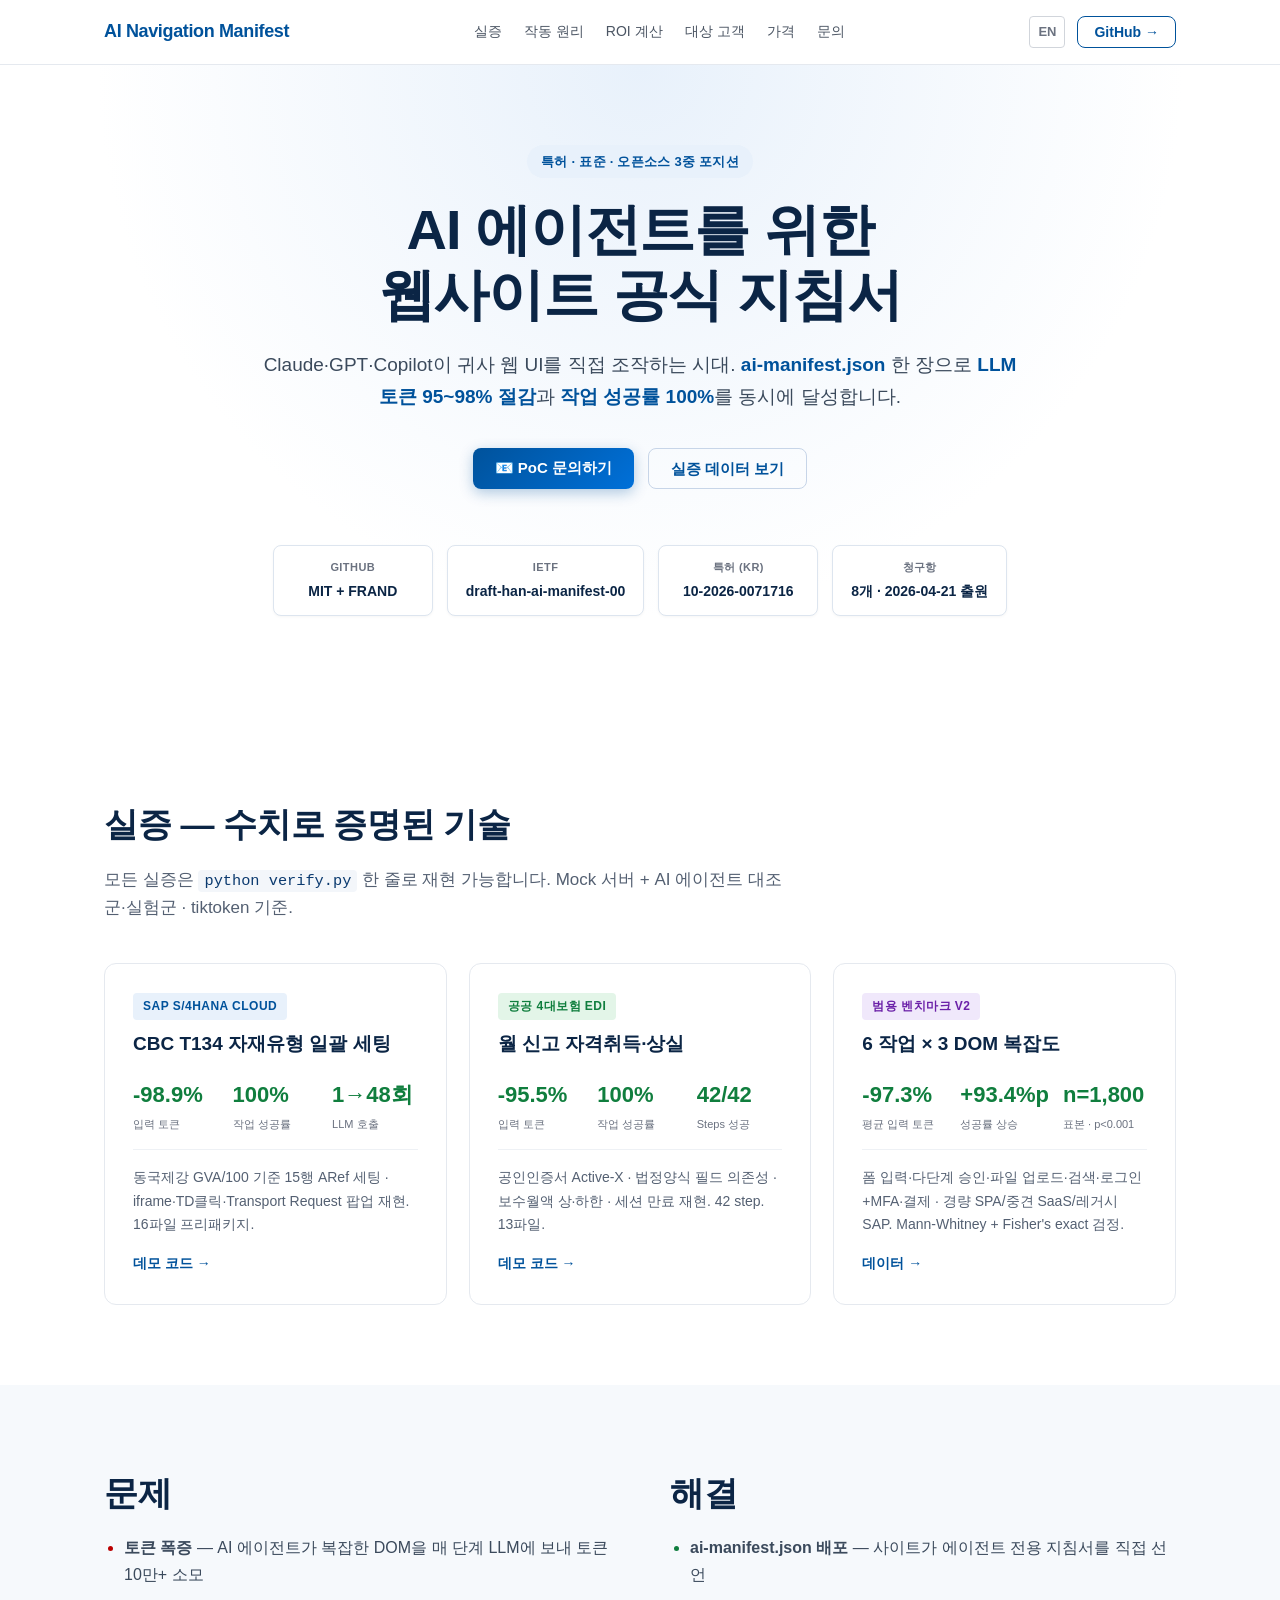
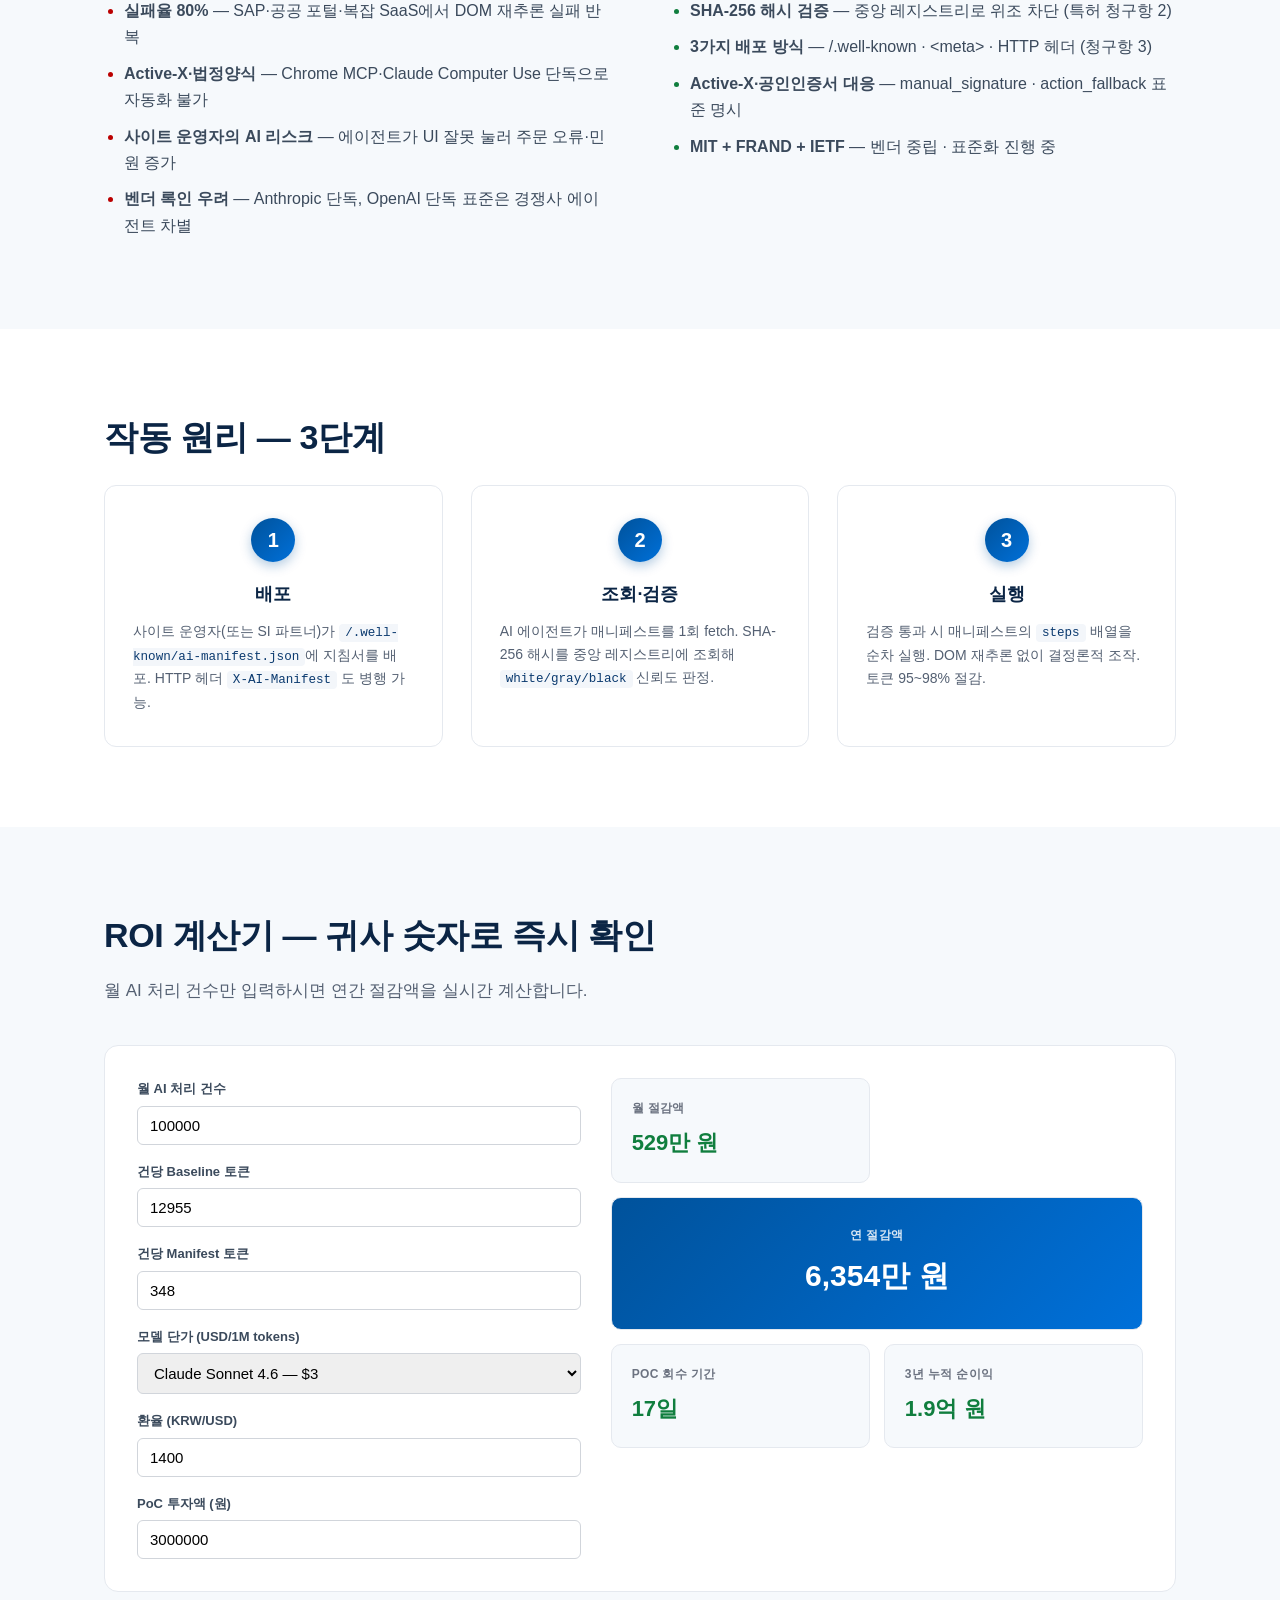
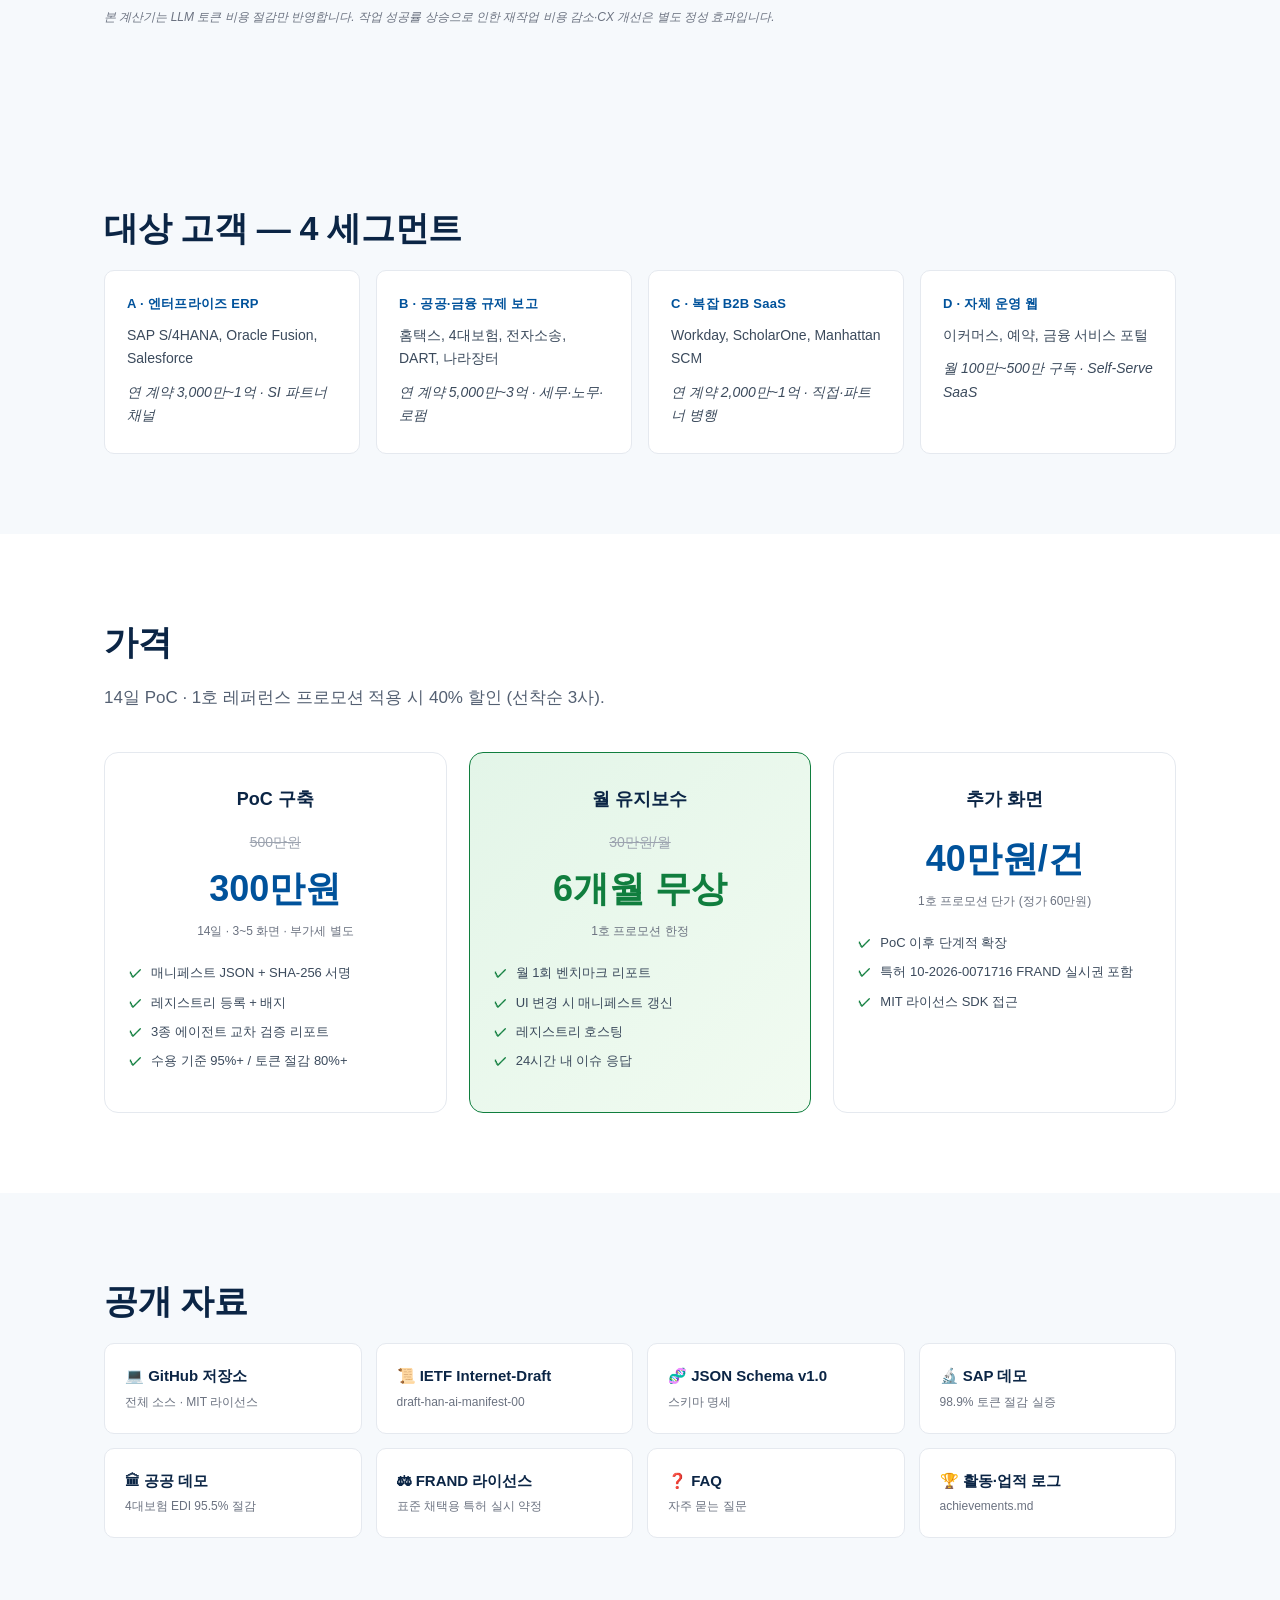
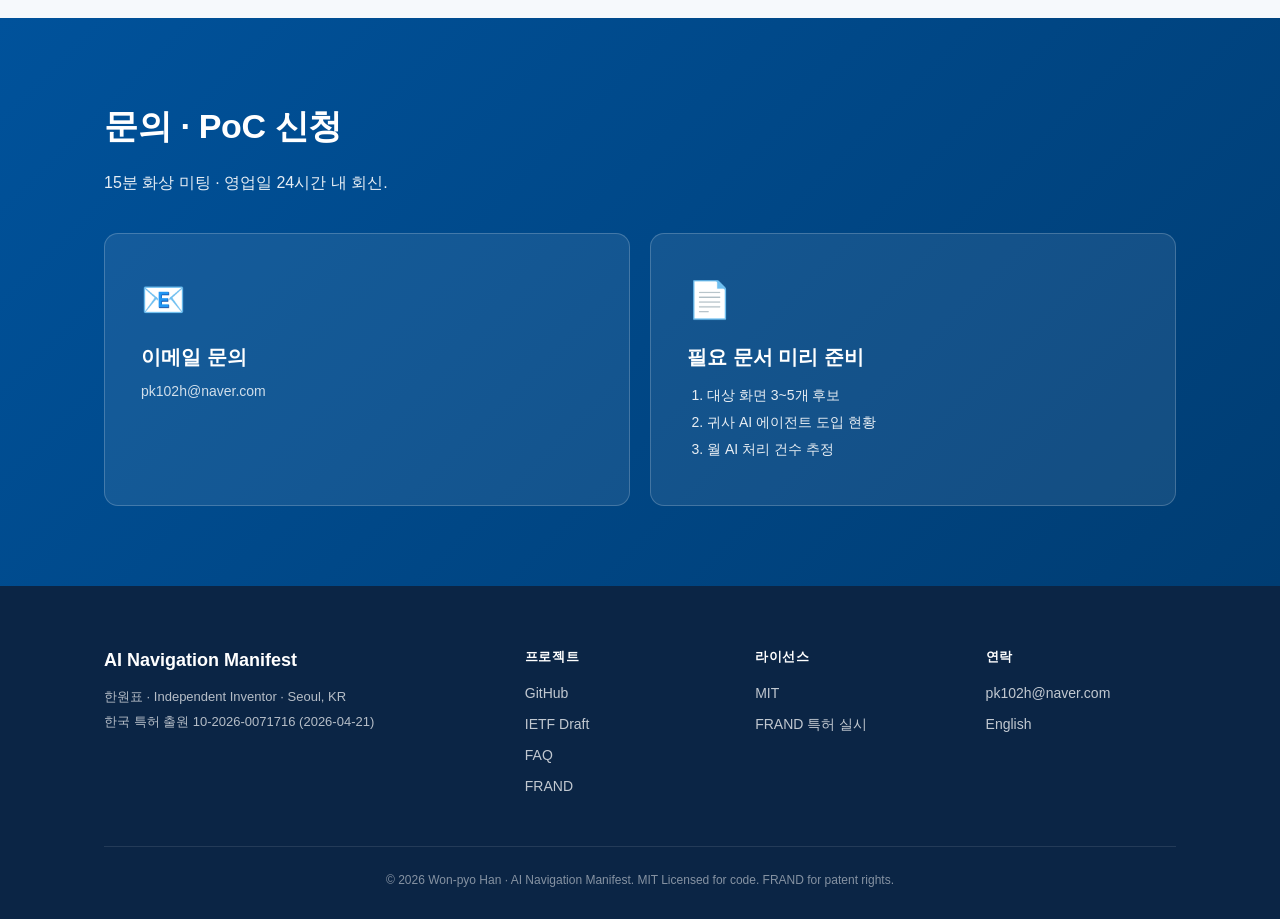
==== docs/index.html @ db05ebf0 "Add GitHub Pages landing site (KR + EN) with embedded ROI calculator - docs/index.html, docs/en.html" ====
<!doctype html>
<html lang="ko">
<head>
  <meta charset="utf-8">
  <title>AI Navigation Manifest — AI 에이전트를 위한 웹사이트 공식 지침서</title>
  <meta name="description" content="웹사이트에 AI 에이전트 전용 지침서를 심어 LLM 토큰을 95~98% 절감하고 작업 성공률을 100%로 끌어올리는 B2B 플랫폼. KR 특허 10-2026-0071716 · IETF draft-han-ai-manifest · MIT + FRAND.">
  <meta name="viewport" content="width=device-width, initial-scale=1">
  <meta property="og:title" content="AI Navigation Manifest">
  <meta property="og:description" content="Web agent manifest with token savings 95~98% — Korean patent + IETF draft + MIT/FRAND open source.">
  <meta property="og:type" content="website">
  <link rel="stylesheet" href="style.css">
</head>
<body>

<header class="topbar">
  <div class="wrap">
    <a class="brand" href="#top">AI Navigation Manifest</a>
    <nav class="menu">
      <a href="#proof">실증</a>
      <a href="#howitworks">작동 원리</a>
      <a href="#roi">ROI 계산</a>
      <a href="#segments">대상 고객</a>
      <a href="#pricing">가격</a>
      <a href="#contact">문의</a>
    </nav>
    <div class="actions">
      <a class="lang" href="en.html">EN</a>
      <a class="btn btn-outline" href="https://github.com/11pyo/AINavManifest" target="_blank" rel="noopener">GitHub →</a>
    </div>
  </div>
</header>

<!-- HERO -->
<section id="top" class="hero">
  <div class="wrap">
    <div class="eyebrow">특허 · 표준 · 오픈소스 3중 포지션</div>
    <h1>AI 에이전트를 위한<br>웹사이트 공식 지침서</h1>
    <p class="lede">
      Claude·GPT·Copilot이 귀사 웹 UI를 직접 조작하는 시대.
      <strong>ai-manifest.json</strong> 한 장으로 <strong>LLM 토큰 95~98% 절감</strong>과
      <strong>작업 성공률 100%</strong>를 동시에 달성합니다.
    </p>
    <div class="cta">
      <a class="btn btn-primary" href="#contact">📧 PoC 문의하기</a>
      <a class="btn btn-ghost" href="#proof">실증 데이터 보기</a>
    </div>

    <div class="badges">
      <a class="badge" href="https://github.com/11pyo/AINavManifest" target="_blank" rel="noopener">
        <span class="badge-title">GitHub</span><span class="badge-val">MIT + FRAND</span>
      </a>
      <a class="badge" href="https://datatracker.ietf.org/doc/draft-han-ai-manifest/" target="_blank" rel="noopener">
        <span class="badge-title">IETF</span><span class="badge-val">draft-han-ai-manifest-00</span>
      </a>
      <div class="badge">
        <span class="badge-title">특허 (KR)</span><span class="badge-val">10-2026-0071716</span>
      </div>
      <div class="badge">
        <span class="badge-title">청구항</span><span class="badge-val">8개 · 2026-04-21 출원</span>
      </div>
    </div>
  </div>
</section>

<!-- PROOF -->
<section id="proof" class="section">
  <div class="wrap">
    <h2>실증 — 수치로 증명된 기술</h2>
    <p class="section-lede">
      모든 실증은 <code>python verify.py</code> 한 줄로 재현 가능합니다. Mock 서버 + AI 에이전트 대조군·실험군 · tiktoken 기준.
    </p>

    <div class="cards">
      <div class="card">
        <div class="card-tag card-tag-blue">SAP S/4HANA Cloud</div>
        <h3>CBC T134 자재유형 일괄 세팅</h3>
        <div class="metrics">
          <div class="metric"><span class="m-val">-98.9%</span><span class="m-label">입력 토큰</span></div>
          <div class="metric"><span class="m-val">100%</span><span class="m-label">작업 성공률</span></div>
          <div class="metric"><span class="m-val">1→48회</span><span class="m-label">LLM 호출</span></div>
        </div>
        <p>동국제강 GVA/100 기준 15행 ARef 세팅 · iframe·TD클릭·Transport Request 팝업 재현. 16파일 프리패키지.</p>
        <a class="card-link" href="https://github.com/11pyo/AINavManifest/tree/main/demo" target="_blank" rel="noopener">데모 코드 →</a>
      </div>

      <div class="card">
        <div class="card-tag card-tag-green">공공 4대보험 EDI</div>
        <h3>월 신고 자격취득·상실</h3>
        <div class="metrics">
          <div class="metric"><span class="m-val">-95.5%</span><span class="m-label">입력 토큰</span></div>
          <div class="metric"><span class="m-val">100%</span><span class="m-label">작업 성공률</span></div>
          <div class="metric"><span class="m-val">42/42</span><span class="m-label">Steps 성공</span></div>
        </div>
        <p>공인인증서 Active-X · 법정양식 필드 의존성 · 보수월액 상·하한 · 세션 만료 재현. 42 step. 13파일.</p>
        <a class="card-link" href="https://github.com/11pyo/AINavManifest/tree/main/demo_public" target="_blank" rel="noopener">데모 코드 →</a>
      </div>

      <div class="card">
        <div class="card-tag card-tag-purple">범용 벤치마크 v2</div>
        <h3>6 작업 × 3 DOM 복잡도</h3>
        <div class="metrics">
          <div class="metric"><span class="m-val">-97.3%</span><span class="m-label">평균 입력 토큰</span></div>
          <div class="metric"><span class="m-val">+93.4%p</span><span class="m-label">성공률 상승</span></div>
          <div class="metric"><span class="m-val">n=1,800</span><span class="m-label">표본 · p&lt;0.001</span></div>
        </div>
        <p>폼 입력·다단계 승인·파일 업로드·검색·로그인+MFA·결제 · 경량 SPA/중견 SaaS/레거시 SAP. Mann-Whitney + Fisher's exact 검정.</p>
        <a class="card-link" href="https://github.com/11pyo/AINavManifest/tree/main/validation" target="_blank" rel="noopener">데이터 →</a>
      </div>
    </div>
  </div>
</section>

<!-- PROBLEM / SOLUTION -->
<section class="section section-alt">
  <div class="wrap twocol">
    <div>
      <h2>문제</h2>
      <ul class="bullets">
        <li><strong>토큰 폭증</strong> — AI 에이전트가 복잡한 DOM을 매 단계 LLM에 보내 토큰 10만+ 소모</li>
        <li><strong>실패율 80%</strong> — SAP·공공 포털·복잡 SaaS에서 DOM 재추론 실패 반복</li>
        <li><strong>Active-X·법정양식</strong> — Chrome MCP·Claude Computer Use 단독으로 자동화 불가</li>
        <li><strong>사이트 운영자의 AI 리스크</strong> — 에이전트가 UI 잘못 눌러 주문 오류·민원 증가</li>
        <li><strong>벤더 록인 우려</strong> — Anthropic 단독, OpenAI 단독 표준은 경쟁사 에이전트 차별</li>
      </ul>
    </div>
    <div>
      <h2>해결</h2>
      <ul class="bullets bullets-ok">
        <li><strong>ai-manifest.json 배포</strong> — 사이트가 에이전트 전용 지침서를 직접 선언</li>
        <li><strong>SHA-256 해시 검증</strong> — 중앙 레지스트리로 위조 차단 (특허 청구항 2)</li>
        <li><strong>3가지 배포 방식</strong> — /.well-known · &lt;meta&gt; · HTTP 헤더 (청구항 3)</li>
        <li><strong>Active-X·공인인증서 대응</strong> — manual_signature · action_fallback 표준 명시</li>
        <li><strong>MIT + FRAND + IETF</strong> — 벤더 중립 · 표준화 진행 중</li>
      </ul>
    </div>
  </div>
</section>

<!-- HOW IT WORKS -->
<section id="howitworks" class="section">
  <div class="wrap">
    <h2>작동 원리 — 3단계</h2>
    <div class="steps">
      <div class="step">
        <div class="step-num">1</div>
        <h3>배포</h3>
        <p>사이트 운영자(또는 SI 파트너)가 <code>/.well-known/ai-manifest.json</code>에 지침서를 배포.
           HTTP 헤더 <code>X-AI-Manifest</code> 도 병행 가능.</p>
      </div>
      <div class="step">
        <div class="step-num">2</div>
        <h3>조회·검증</h3>
        <p>AI 에이전트가 매니페스트를 1회 fetch. SHA-256 해시를 중앙 레지스트리에 조회해
           <code>white/gray/black</code> 신뢰도 판정.</p>
      </div>
      <div class="step">
        <div class="step-num">3</div>
        <h3>실행</h3>
        <p>검증 통과 시 매니페스트의 <code>steps</code> 배열을 순차 실행. DOM 재추론 없이 결정론적 조작.
           토큰 95~98% 절감.</p>
      </div>
    </div>
  </div>
</section>

<!-- ROI CALCULATOR -->
<section id="roi" class="section section-calc">
  <div class="wrap">
    <h2>ROI 계산기 — 귀사 숫자로 즉시 확인</h2>
    <p class="section-lede">월 AI 처리 건수만 입력하시면 연간 절감액을 실시간 계산합니다.</p>

    <div class="calc-grid">
      <div class="calc-input">
        <label>월 AI 처리 건수 <input type="number" id="monthlyCount" value="100000" min="100"></label>
        <label>건당 Baseline 토큰 <input type="number" id="baselineTokens" value="12955" min="100"></label>
        <label>건당 Manifest 토큰 <input type="number" id="manifestTokens" value="348" min="1"></label>
        <label>모델 단가 (USD/1M tokens)
          <select id="modelPrice">
            <option value="0.8">Claude Haiku 4.5 — $0.8</option>
            <option value="3" selected>Claude Sonnet 4.6 — $3</option>
            <option value="15">Claude Opus 4.7 — $15</option>
            <option value="5">GPT-4o — $5</option>
          </select>
        </label>
        <label>환율 (KRW/USD) <input type="number" id="fxRate" value="1400" min="1000" max="2000"></label>
        <label>PoC 투자액 (원) <input type="number" id="pocAmount" value="3000000" min="100000"></label>
      </div>

      <div class="calc-output">
        <div class="out-card">
          <div class="out-label">월 절감액</div>
          <div class="out-val" id="outMonthly">-</div>
        </div>
        <div class="out-card out-card-primary">
          <div class="out-label">연 절감액</div>
          <div class="out-val" id="outAnnual">-</div>
        </div>
        <div class="out-card">
          <div class="out-label">PoC 회수 기간</div>
          <div class="out-val" id="outPayback">-</div>
        </div>
        <div class="out-card">
          <div class="out-label">3년 누적 순이익</div>
          <div class="out-val" id="outThreeYear">-</div>
        </div>
      </div>
    </div>
    <p class="note">본 계산기는 LLM 토큰 비용 절감만 반영합니다. 작업 성공률 상승으로 인한 재작업 비용 감소·CX 개선은 별도 정성 효과입니다.</p>
  </div>
</section>

<!-- SEGMENTS -->
<section id="segments" class="section section-alt">
  <div class="wrap">
    <h2>대상 고객 — 4 세그먼트</h2>
    <div class="segments">
      <div class="seg">
        <div class="seg-head">A · 엔터프라이즈 ERP</div>
        <p>SAP S/4HANA, Oracle Fusion, Salesforce</p>
        <p class="seg-note">연 계약 3,000만~1억 · SI 파트너 채널</p>
      </div>
      <div class="seg">
        <div class="seg-head">B · 공공·금융 규제 보고</div>
        <p>홈택스, 4대보험, 전자소송, DART, 나라장터</p>
        <p class="seg-note">연 계약 5,000만~3억 · 세무·노무·로펌</p>
      </div>
      <div class="seg">
        <div class="seg-head">C · 복잡 B2B SaaS</div>
        <p>Workday, ScholarOne, Manhattan SCM</p>
        <p class="seg-note">연 계약 2,000만~1억 · 직접·파트너 병행</p>
      </div>
      <div class="seg">
        <div class="seg-head">D · 자체 운영 웹</div>
        <p>이커머스, 예약, 금융 서비스 포털</p>
        <p class="seg-note">월 100만~500만 구독 · Self-Serve SaaS</p>
      </div>
    </div>
  </div>
</section>

<!-- PRICING -->
<section id="pricing" class="section">
  <div class="wrap">
    <h2>가격</h2>
    <p class="section-lede">14일 PoC · 1호 레퍼런스 프로모션 적용 시 40% 할인 (선착순 3사).</p>

    <div class="price-grid">
      <div class="price">
        <h3>PoC 구축</h3>
        <div class="price-line"><span class="strike">500만원</span></div>
        <div class="price-main">300만원</div>
        <div class="price-unit">14일 · 3~5 화면 · 부가세 별도</div>
        <ul class="price-list">
          <li>매니페스트 JSON + SHA-256 서명</li>
          <li>레지스트리 등록 + 배지</li>
          <li>3종 에이전트 교차 검증 리포트</li>
          <li>수용 기준 95%+ / 토큰 절감 80%+</li>
        </ul>
      </div>

      <div class="price price-highlight">
        <h3>월 유지보수</h3>
        <div class="price-line"><span class="strike">30만원/월</span></div>
        <div class="price-main">6개월 무상</div>
        <div class="price-unit">1호 프로모션 한정</div>
        <ul class="price-list">
          <li>월 1회 벤치마크 리포트</li>
          <li>UI 변경 시 매니페스트 갱신</li>
          <li>레지스트리 호스팅</li>
          <li>24시간 내 이슈 응답</li>
        </ul>
      </div>

      <div class="price">
        <h3>추가 화면</h3>
        <div class="price-main">40만원/건</div>
        <div class="price-unit">1호 프로모션 단가 (정가 60만원)</div>
        <ul class="price-list">
          <li>PoC 이후 단계적 확장</li>
          <li>특허 10-2026-0071716 FRAND 실시권 포함</li>
          <li>MIT 라이선스 SDK 접근</li>
        </ul>
      </div>
    </div>
  </div>
</section>

<!-- RESOURCES -->
<section class="section section-alt">
  <div class="wrap">
    <h2>공개 자료</h2>
    <div class="resources">
      <a class="res" href="https://github.com/11pyo/AINavManifest" target="_blank" rel="noopener">
        <div class="res-title">💻 GitHub 저장소</div>
        <div class="res-sub">전체 소스 · MIT 라이선스</div>
      </a>
      <a class="res" href="https://datatracker.ietf.org/doc/draft-han-ai-manifest/" target="_blank" rel="noopener">
        <div class="res-title">📜 IETF Internet-Draft</div>
        <div class="res-sub">draft-han-ai-manifest-00</div>
      </a>
      <a class="res" href="https://github.com/11pyo/AINavManifest/blob/main/ai-manifest.schema.json" target="_blank" rel="noopener">
        <div class="res-title">🧬 JSON Schema v1.0</div>
        <div class="res-sub">스키마 명세</div>
      </a>
      <a class="res" href="https://github.com/11pyo/AINavManifest/tree/main/demo" target="_blank" rel="noopener">
        <div class="res-title">🔬 SAP 데모</div>
        <div class="res-sub">98.9% 토큰 절감 실증</div>
      </a>
      <a class="res" href="https://github.com/11pyo/AINavManifest/tree/main/demo_public" target="_blank" rel="noopener">
        <div class="res-title">🏛 공공 데모</div>
        <div class="res-sub">4대보험 EDI 95.5% 절감</div>
      </a>
      <a class="res" href="FRAND.md">
        <div class="res-title">⚖ FRAND 라이선스</div>
        <div class="res-sub">표준 채택용 특허 실시 약정</div>
      </a>
      <a class="res" href="FAQ.md">
        <div class="res-title">❓ FAQ</div>
        <div class="res-sub">자주 묻는 질문</div>
      </a>
      <a class="res" href="https://github.com/11pyo/AINavManifest/blob/main/achievements.md" target="_blank" rel="noopener">
        <div class="res-title">🏆 활동·업적 로그</div>
        <div class="res-sub">achievements.md</div>
      </a>
    </div>
  </div>
</section>

<!-- CONTACT -->
<section id="contact" class="section section-contact">
  <div class="wrap">
    <h2>문의 · PoC 신청</h2>
    <p>15분 화상 미팅 · 영업일 24시간 내 회신.</p>
    <div class="contact-grid">
      <a class="cta-big" href="mailto:pk102h@naver.com?subject=AI%20Navigation%20Manifest%20PoC%20%EB%AC%B8%EC%9D%98&body=%EC%95%88%EB%85%95%ED%95%98%EC%84%B8%EC%9A%94%2C%0A%0A%ED%9A%8C%EC%82%AC%EB%AA%85%3A%20%0A%EB%8B%B4%EB%8B%B9%EC%9E%90%3A%20%0A%EC%9E%90%EB%8F%99%ED%99%94%20%EA%B4%80%EC%8B%AC%20%ED%99%94%EB%A9%B4%3A%20%0A%0A">
        <div class="cta-emo">📧</div>
        <div class="cta-title">이메일 문의</div>
        <div class="cta-sub">pk102h@naver.com</div>
      </a>
      <div class="cta-big cta-info">
        <div class="cta-emo">📄</div>
        <div class="cta-title">필요 문서 미리 준비</div>
        <ol>
          <li>대상 화면 3~5개 후보</li>
          <li>귀사 AI 에이전트 도입 현황</li>
          <li>월 AI 처리 건수 추정</li>
        </ol>
      </div>
    </div>
  </div>
</section>

<footer class="footer">
  <div class="wrap">
    <div class="footer-grid">
      <div>
        <div class="foot-brand">AI Navigation Manifest</div>
        <p>한원표 · Independent Inventor · Seoul, KR</p>
        <p>한국 특허 출원 10-2026-0071716 (2026-04-21)</p>
      </div>
      <div>
        <h4>프로젝트</h4>
        <a href="https://github.com/11pyo/AINavManifest" target="_blank" rel="noopener">GitHub</a>
        <a href="https://datatracker.ietf.org/doc/draft-han-ai-manifest/" target="_blank" rel="noopener">IETF Draft</a>
        <a href="FAQ.md">FAQ</a>
        <a href="FRAND.md">FRAND</a>
      </div>
      <div>
        <h4>라이선스</h4>
        <a href="https://github.com/11pyo/AINavManifest/blob/main/LICENSE" target="_blank" rel="noopener">MIT</a>
        <a href="FRAND.md">FRAND 특허 실시</a>
      </div>
      <div>
        <h4>연락</h4>
        <a href="mailto:pk102h@naver.com">pk102h@naver.com</a>
        <a href="en.html">English</a>
      </div>
    </div>
    <div class="foot-bottom">© 2026 Won-pyo Han · AI Navigation Manifest. MIT Licensed for code. FRAND for patent rights.</div>
  </div>
</footer>

<script src="app.js" defer></script>
</body>
</html>
---- docs/style.css ----
/* ==========================================================
   AI Navigation Manifest — Landing Page Stylesheet
   v1.0 · 2026-04-23
   색상: 딥블루 #00529b · 성공 녹색 #107e3e · 경고 황색 #f7a600
   ========================================================== */

*,*::before,*::after { box-sizing: border-box; }
html,body { margin: 0; padding: 0; }
body {
  font-family: -apple-system, BlinkMacSystemFont, "Segoe UI", "Pretendard",
               "Apple SD Gothic Neo", "Malgun Gothic", Roboto, sans-serif;
  color: #1f2937;
  line-height: 1.65;
  background: #fff;
  -webkit-font-smoothing: antialiased;
}

.wrap { max-width: 1120px; margin: 0 auto; padding: 0 24px; }

a { color: #00529b; text-decoration: none; }
a:hover { text-decoration: underline; }
code {
  font-family: "SF Mono", Consolas, Menlo, monospace;
  background: #f3f6fa; padding: 2px 6px; border-radius: 4px;
  font-size: 0.9em; color: #0b3a6f;
}
ul, ol { padding-left: 20px; margin: 8px 0; }

/* ==================== TOP BAR ==================== */
.topbar {
  position: sticky; top: 0; z-index: 50;
  background: rgba(255,255,255,0.92);
  backdrop-filter: blur(10px);
  border-bottom: 1px solid #e5e9ef;
}
.topbar .wrap {
  display: flex; align-items: center; justify-content: space-between;
  height: 64px;
}
.brand {
  font-weight: 700; font-size: 18px; color: #00529b;
  letter-spacing: -0.02em;
}
.menu { display: flex; gap: 22px; }
.menu a {
  color: #4b5563; font-size: 14px; font-weight: 500;
  transition: color 0.15s;
}
.menu a:hover { color: #00529b; text-decoration: none; }
.actions { display: flex; gap: 12px; align-items: center; }
.lang {
  font-size: 13px; color: #6b7280; font-weight: 600;
  padding: 4px 8px; border: 1px solid #d1d5db; border-radius: 4px;
}
.lang:hover { background: #f3f6fa; text-decoration: none; }

@media (max-width: 860px) {
  .menu { display: none; }
}

/* ==================== BUTTONS ==================== */
.btn {
  display: inline-block;
  padding: 12px 22px;
  border-radius: 8px;
  font-weight: 600; font-size: 15px;
  text-decoration: none;
  transition: transform 0.15s, box-shadow 0.15s;
  line-height: 1;
}
.btn:hover { transform: translateY(-1px); text-decoration: none; }
.btn-primary {
  background: linear-gradient(135deg, #00529b 0%, #0070d9 100%);
  color: #fff; box-shadow: 0 4px 14px rgba(0,82,155,0.3);
}
.btn-primary:hover { box-shadow: 0 6px 20px rgba(0,82,155,0.45); }
.btn-outline {
  border: 1.5px solid #00529b; color: #00529b; background: #fff;
  padding: 8px 16px; font-size: 14px;
}
.btn-outline:hover { background: #f3f6fa; }
.btn-ghost {
  background: transparent; color: #00529b;
  border: 1.5px solid #c7d5e8;
}
.btn-ghost:hover { background: #f3f6fa; border-color: #00529b; }

/* ==================== HERO ==================== */
.hero {
  padding: 80px 0 100px;
  background: radial-gradient(ellipse at top, #e8f1fb 0%, #fff 60%);
  text-align: center;
}
.eyebrow {
  display: inline-block;
  font-size: 13px; font-weight: 600; color: #00529b;
  background: #e8f1fb; padding: 6px 14px; border-radius: 999px;
  margin-bottom: 20px;
  letter-spacing: 0.02em;
}
.hero h1 {
  font-size: 56px; font-weight: 800; margin: 0 0 22px;
  line-height: 1.15; color: #0b2545;
  letter-spacing: -0.02em;
}
.lede {
  font-size: 19px; color: #3b4a5c; max-width: 760px;
  margin: 0 auto 36px;
}
.lede strong { color: #00529b; }
.cta { display: flex; gap: 14px; justify-content: center; flex-wrap: wrap; margin-bottom: 40px; }
.badges {
  display: flex; gap: 14px; justify-content: center; flex-wrap: wrap;
  margin-top: 56px;
}
.badge {
  background: #fff; padding: 12px 18px;
  border: 1px solid #dde5ef; border-radius: 8px;
  display: flex; flex-direction: column; align-items: center;
  min-width: 160px; gap: 4px;
  box-shadow: 0 1px 3px rgba(0,0,0,0.04);
  transition: box-shadow 0.15s;
}
.badge:hover { box-shadow: 0 4px 14px rgba(0,82,155,0.12); text-decoration: none; }
.badge-title { font-size: 11px; color: #6b7280; font-weight: 600; letter-spacing: 0.04em; text-transform: uppercase; }
.badge-val { font-size: 14px; color: #0b2545; font-weight: 700; }

@media (max-width: 720px) {
  .hero h1 { font-size: 40px; }
  .lede { font-size: 17px; }
}

/* ==================== SECTION ==================== */
.section { padding: 80px 0; }
.section-alt { background: #f6f9fc; }
.section h2 {
  font-size: 34px; font-weight: 800; color: #0b2545; margin: 0 0 14px;
  letter-spacing: -0.01em;
}
.section-lede { color: #546072; font-size: 17px; max-width: 680px; margin: 0 0 40px; }

/* ==================== PROOF CARDS ==================== */
.cards { display: grid; grid-template-columns: repeat(3, 1fr); gap: 22px; }
.card {
  background: #fff;
  border: 1px solid #e5e9ef;
  border-radius: 12px;
  padding: 28px;
  transition: box-shadow 0.15s, transform 0.15s;
}
.card:hover { box-shadow: 0 8px 30px rgba(0,82,155,0.1); transform: translateY(-2px); }
.card-tag {
  display: inline-block; font-size: 12px; font-weight: 700;
  padding: 4px 10px; border-radius: 4px; margin-bottom: 12px;
  letter-spacing: 0.04em; text-transform: uppercase;
}
.card-tag-blue { background: #e8f1fb; color: #00529b; }
.card-tag-green { background: #e3f5e8; color: #107e3e; }
.card-tag-purple { background: #f0e8fb; color: #6b21a8; }
.card h3 { font-size: 19px; color: #0b2545; margin: 0 0 20px; line-height: 1.3; }
.metrics {
  display: flex; gap: 14px; margin-bottom: 16px;
  padding-bottom: 16px; border-bottom: 1px solid #eef1f5;
}
.metric { flex: 1; }
.m-val { display: block; font-size: 22px; font-weight: 800; color: #107e3e; }
.m-label { display: block; font-size: 11px; color: #6b7280; margin-top: 2px; }
.card p { font-size: 14px; color: #546072; margin: 0 0 14px; }
.card-link { font-size: 14px; font-weight: 600; }

@media (max-width: 860px) {
  .cards { grid-template-columns: 1fr; }
}

/* ==================== TWO COLUMN ==================== */
.twocol {
  display: grid; grid-template-columns: 1fr 1fr; gap: 60px;
}
.bullets li { margin-bottom: 10px; color: #3b4a5c; }
.bullets li::marker { color: #bb0000; }
.bullets-ok li::marker { color: #107e3e; }
@media (max-width: 860px) {
  .twocol { grid-template-columns: 1fr; gap: 30px; }
}

/* ==================== STEPS ==================== */
.steps { display: grid; grid-template-columns: repeat(3, 1fr); gap: 28px; margin-top: 20px; }
.step {
  background: #fff; border: 1px solid #e5e9ef; border-radius: 12px;
  padding: 32px 28px; text-align: center; position: relative;
}
.step-num {
  width: 44px; height: 44px; border-radius: 50%;
  background: linear-gradient(135deg, #00529b, #0070d9);
  color: #fff; font-size: 20px; font-weight: 700;
  display: flex; align-items: center; justify-content: center;
  margin: 0 auto 18px; box-shadow: 0 4px 12px rgba(0,82,155,0.3);
}
.step h3 { font-size: 18px; color: #0b2545; margin: 0 0 10px; }
.step p { font-size: 14px; color: #546072; margin: 0; text-align: left; }
@media (max-width: 860px) {
  .steps { grid-template-columns: 1fr; }
}

/* ==================== ROI CALCULATOR ==================== */
.section-calc { background: #f6f9fc; }
.calc-grid {
  display: grid; grid-template-columns: 1fr 1.2fr; gap: 30px;
  background: #fff; padding: 32px; border-radius: 14px;
  border: 1px solid #e5e9ef; margin-top: 20px;
}
.calc-input { display: flex; flex-direction: column; gap: 16px; }
.calc-input label {
  font-size: 13px; font-weight: 600; color: #3b4a5c;
  display: flex; flex-direction: column; gap: 6px;
}
.calc-input input, .calc-input select {
  padding: 10px 12px; border: 1px solid #d1d5db; border-radius: 6px;
  font-size: 15px; font-family: inherit;
  transition: border-color 0.15s;
}
.calc-input input:focus, .calc-input select:focus {
  outline: none; border-color: #00529b;
  box-shadow: 0 0 0 3px rgba(0,82,155,0.15);
}
.calc-output {
  display: grid; grid-template-columns: 1fr 1fr; gap: 14px;
  align-content: start;
}
.out-card {
  background: #f6f9fc; padding: 20px; border-radius: 10px;
  border: 1px solid #e5e9ef;
}
.out-card-primary {
  background: linear-gradient(135deg, #00529b, #0070d9);
  grid-column: span 2; text-align: center; padding: 28px;
}
.out-card-primary .out-label { color: rgba(255,255,255,0.85); }
.out-card-primary .out-val { color: #fff; font-size: 30px; }
.out-label { font-size: 12px; color: #6b7280; font-weight: 600; letter-spacing: 0.03em; text-transform: uppercase; }
.out-val { font-size: 22px; font-weight: 800; color: #107e3e; margin-top: 6px; }
.note { font-size: 12px; color: #6b7280; margin-top: 16px; font-style: italic; }

@media (max-width: 860px) {
  .calc-grid { grid-template-columns: 1fr; }
}

/* ==================== SEGMENTS ==================== */
.segments { display: grid; grid-template-columns: repeat(4, 1fr); gap: 16px; }
.seg {
  background: #fff; border: 1px solid #e5e9ef; border-radius: 10px;
  padding: 22px; transition: transform 0.15s, box-shadow 0.15s;
}
.seg:hover { transform: translateY(-2px); box-shadow: 0 8px 24px rgba(0,82,155,0.08); }
.seg-head { font-size: 13px; font-weight: 700; color: #00529b; margin-bottom: 10px; letter-spacing: 0.02em; }
.seg p { font-size: 14px; color: #3b4a5c; margin: 4px 0; }
.seg-note { font-size: 12px; color: #6b7280; font-style: italic; margin-top: 10px !important; }

@media (max-width: 860px) {
  .segments { grid-template-columns: 1fr 1fr; }
}

/* ==================== PRICING ==================== */
.price-grid { display: grid; grid-template-columns: repeat(3, 1fr); gap: 22px; }
.price {
  background: #fff; border: 1px solid #e5e9ef; border-radius: 14px;
  padding: 32px 24px; text-align: center;
}
.price-highlight {
  background: linear-gradient(135deg, #e3f5e8 0%, #f1fbf1 100%);
  border-color: #107e3e;
}
.price h3 { font-size: 18px; color: #0b2545; margin: 0 0 14px; }
.price-line { margin-bottom: 4px; }
.strike { text-decoration: line-through; color: #9ca3af; font-size: 14px; }
.price-main { font-size: 36px; font-weight: 800; color: #00529b; margin-bottom: 4px; }
.price-highlight .price-main { color: #107e3e; }
.price-unit { font-size: 12px; color: #6b7280; margin-bottom: 20px; }
.price-list { text-align: left; list-style: none; padding: 0; }
.price-list li {
  font-size: 13px; color: #3b4a5c; margin-bottom: 8px;
  padding-left: 22px; position: relative;
}
.price-list li::before {
  content: "✓"; position: absolute; left: 0; color: #107e3e; font-weight: 700;
}

@media (max-width: 860px) {
  .price-grid { grid-template-columns: 1fr; }
}

/* ==================== RESOURCES ==================== */
.resources { display: grid; grid-template-columns: repeat(4, 1fr); gap: 14px; }
.res {
  background: #fff; padding: 20px; border-radius: 10px;
  border: 1px solid #e5e9ef;
  transition: transform 0.15s, box-shadow 0.15s;
}
.res:hover { transform: translateY(-2px); box-shadow: 0 4px 14px rgba(0,82,155,0.1); text-decoration: none; }
.res-title { font-size: 15px; font-weight: 700; color: #0b2545; margin-bottom: 4px; }
.res-sub { font-size: 12px; color: #6b7280; }

@media (max-width: 860px) {
  .resources { grid-template-columns: 1fr 1fr; }
}

/* ==================== CONTACT ==================== */
.section-contact {
  background: linear-gradient(135deg, #00529b 0%, #003d73 100%);
  color: #fff;
}
.section-contact h2 { color: #fff; }
.section-contact p { color: rgba(255,255,255,0.9); margin-bottom: 36px; }
.contact-grid { display: grid; grid-template-columns: 1fr 1fr; gap: 20px; }
.cta-big {
  background: rgba(255,255,255,0.08);
  border: 1px solid rgba(255,255,255,0.2);
  border-radius: 14px; padding: 36px;
  text-decoration: none; color: #fff;
  transition: background 0.15s, transform 0.15s;
}
.cta-big:hover { background: rgba(255,255,255,0.15); transform: translateY(-2px); text-decoration: none; }
.cta-emo { font-size: 36px; margin-bottom: 12px; }
.cta-title { font-size: 20px; font-weight: 700; margin-bottom: 6px; }
.cta-sub { font-size: 14px; color: rgba(255,255,255,0.8); }
.cta-info { cursor: default; }
.cta-info:hover { transform: none; background: rgba(255,255,255,0.08); }
.cta-info ol { margin-top: 10px; padding-left: 20px; }
.cta-info li { font-size: 14px; color: rgba(255,255,255,0.9); margin-bottom: 4px; }

@media (max-width: 860px) {
  .contact-grid { grid-template-columns: 1fr; }
}

/* ==================== FOOTER ==================== */
.footer {
  background: #0b2545; color: rgba(255,255,255,0.85);
  padding: 60px 0 30px;
}
.footer-grid {
  display: grid; grid-template-columns: 2fr 1fr 1fr 1fr; gap: 40px;
  margin-bottom: 40px;
}
.foot-brand {
  font-weight: 700; font-size: 18px; color: #fff; margin-bottom: 10px;
}
.footer p { font-size: 13px; margin: 4px 0; color: rgba(255,255,255,0.7); }
.footer h4 {
  color: #fff; font-size: 13px; font-weight: 700;
  text-transform: uppercase; letter-spacing: 0.05em;
  margin: 0 0 14px;
}
.footer a {
  display: block; color: rgba(255,255,255,0.75); font-size: 14px;
  margin-bottom: 8px; transition: color 0.15s;
}
.footer a:hover { color: #fff; text-decoration: none; }
.foot-bottom {
  font-size: 12px; color: rgba(255,255,255,0.5);
  padding-top: 24px; border-top: 1px solid rgba(255,255,255,0.1);
  text-align: center;
}

@media (max-width: 860px) {
  .footer-grid { grid-template-columns: 1fr 1fr; gap: 30px; }
}
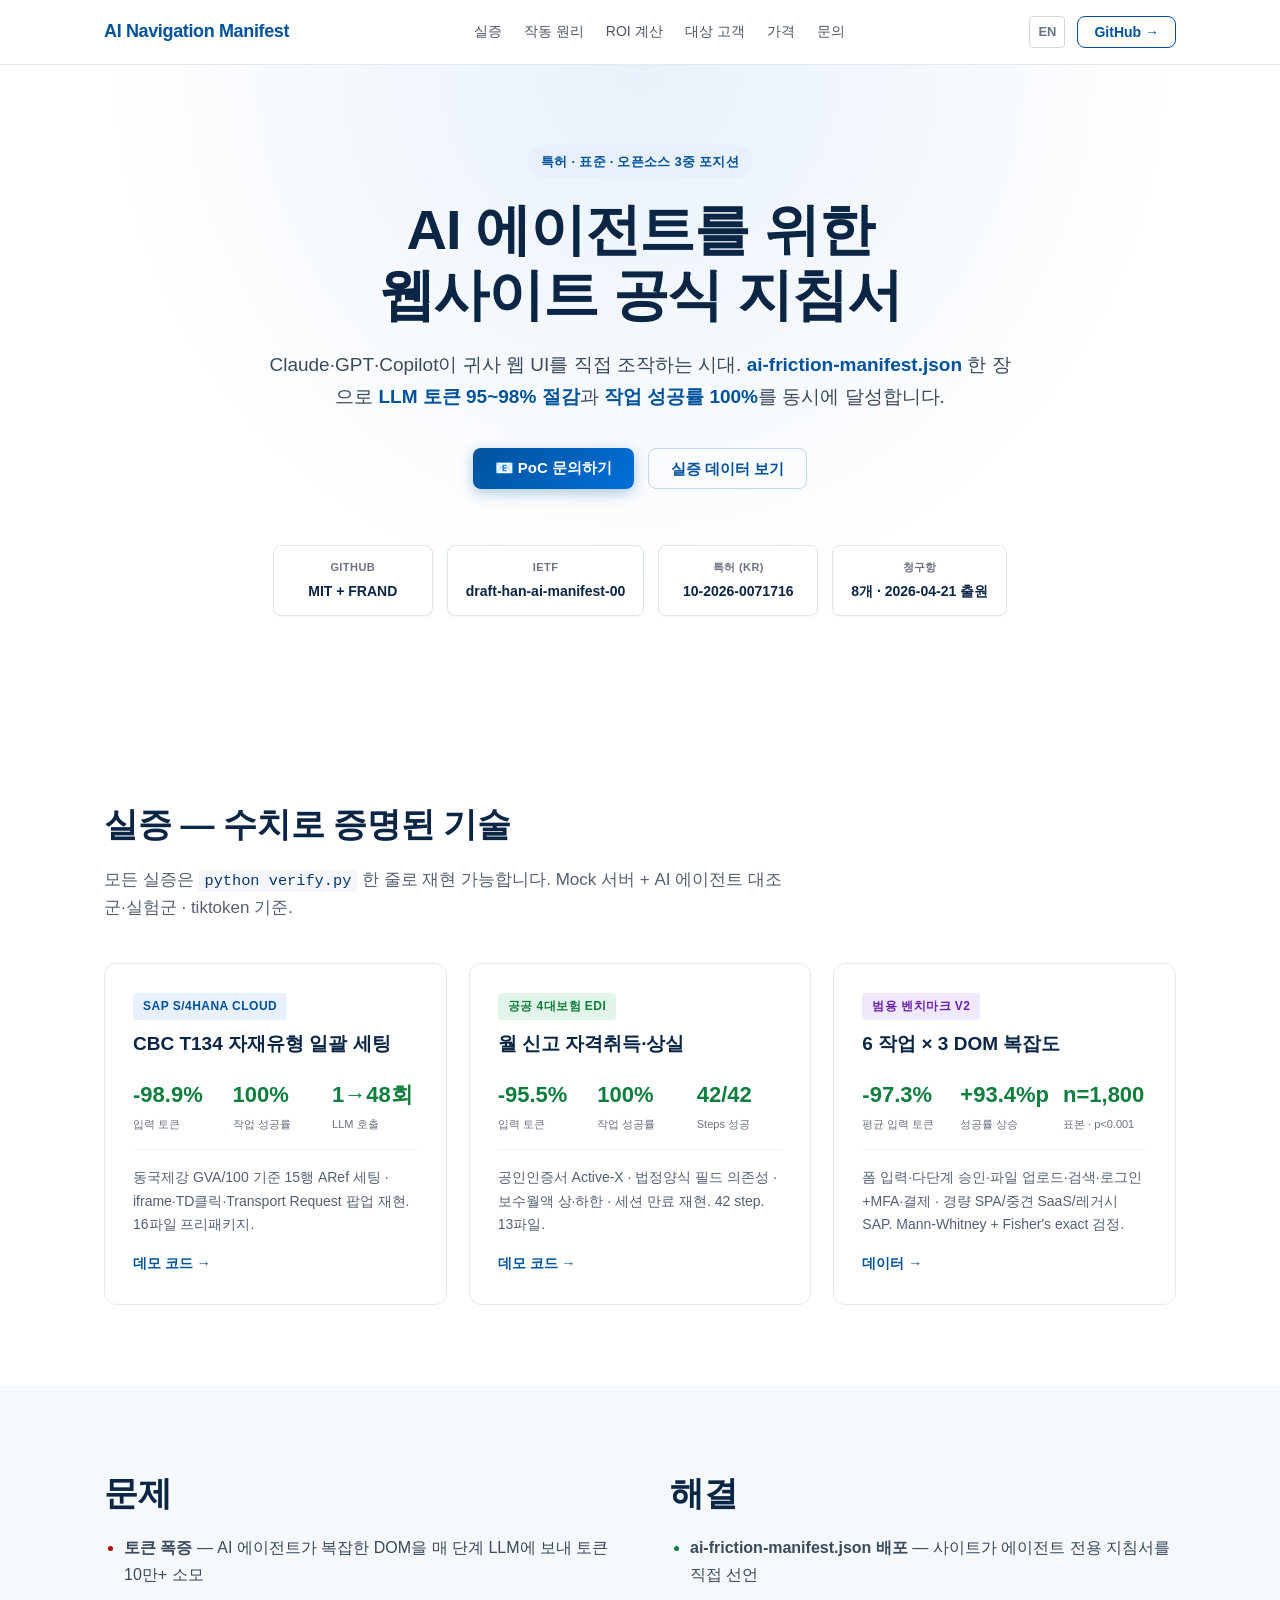
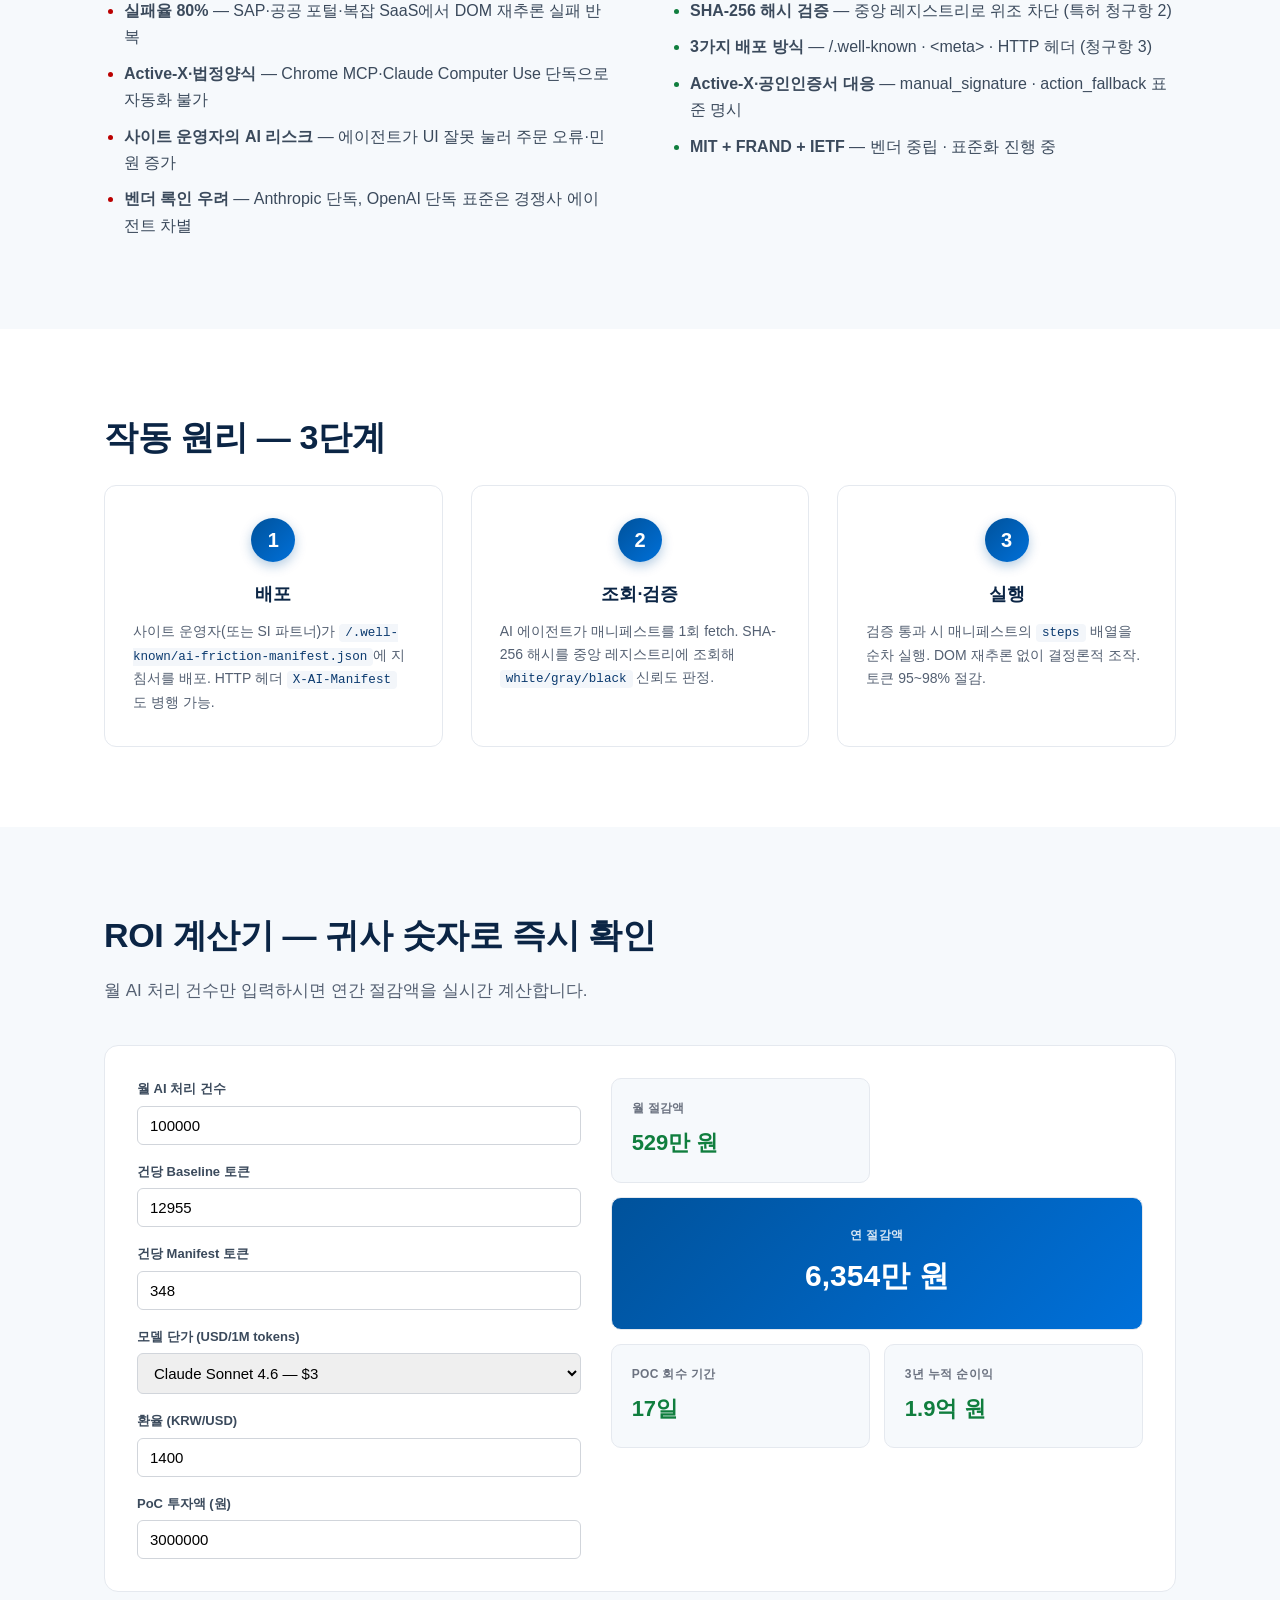
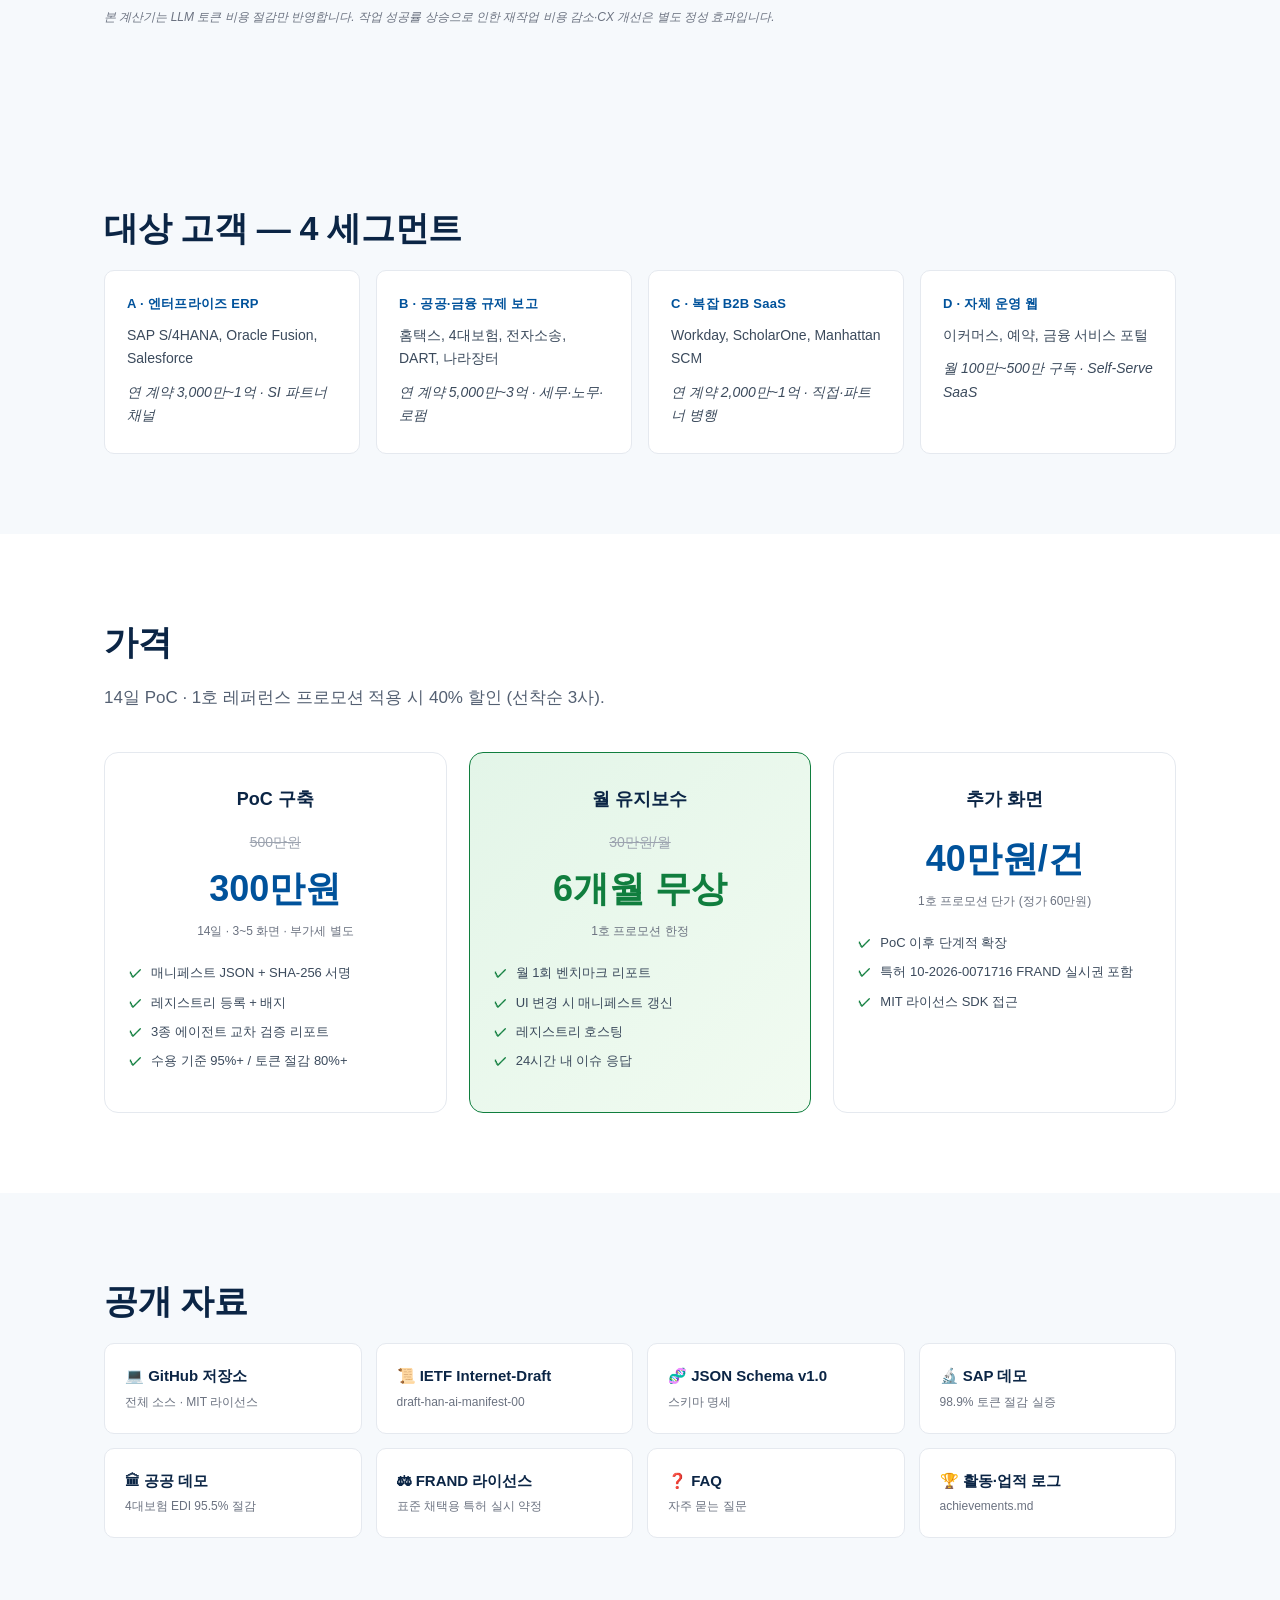
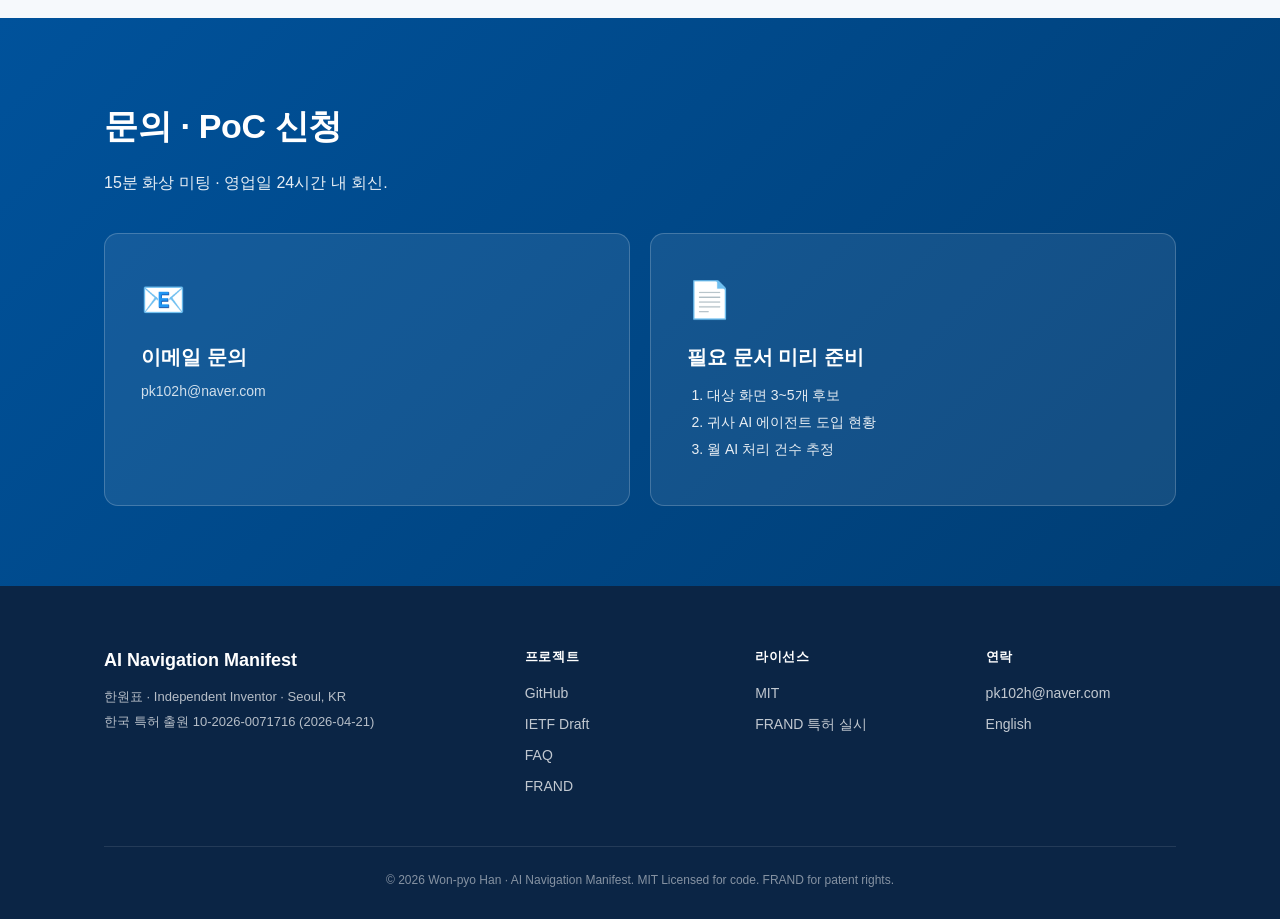
==== commit 5cff2658: "Implement AFRM schema 2.0 and PEP per draft-han-ai-manifest-03 - ai-friction-manifest.schema.json: J" ====
--- a/docs/index.html
+++ b/docs/index.html
@@ -37,7 +37,7 @@
     <h1>AI 에이전트를 위한<br>웹사이트 공식 지침서</h1>
     <p class="lede">
       Claude·GPT·Copilot이 귀사 웹 UI를 직접 조작하는 시대.
-      <strong>ai-manifest.json</strong> 한 장으로 <strong>LLM 토큰 95~98% 절감</strong>과
+      <strong>ai-friction-manifest.json</strong> 한 장으로 <strong>LLM 토큰 95~98% 절감</strong>과
       <strong>작업 성공률 100%</strong>를 동시에 달성합니다.
     </p>
     <div class="cta">
@@ -126,7 +126,7 @@
     <div>
       <h2>해결</h2>
       <ul class="bullets bullets-ok">
-        <li><strong>ai-manifest.json 배포</strong> — 사이트가 에이전트 전용 지침서를 직접 선언</li>
+        <li><strong>ai-friction-manifest.json 배포</strong> — 사이트가 에이전트 전용 지침서를 직접 선언</li>
         <li><strong>SHA-256 해시 검증</strong> — 중앙 레지스트리로 위조 차단 (특허 청구항 2)</li>
         <li><strong>3가지 배포 방식</strong> — /.well-known · &lt;meta&gt; · HTTP 헤더 (청구항 3)</li>
         <li><strong>Active-X·공인인증서 대응</strong> — manual_signature · action_fallback 표준 명시</li>
@@ -144,7 +144,7 @@
       <div class="step">
         <div class="step-num">1</div>
         <h3>배포</h3>
-        <p>사이트 운영자(또는 SI 파트너)가 <code>/.well-known/ai-manifest.json</code>에 지침서를 배포.
+        <p>사이트 운영자(또는 SI 파트너)가 <code>/.well-known/ai-friction-manifest.json</code>에 지침서를 배포.
            HTTP 헤더 <code>X-AI-Manifest</code> 도 병행 가능.</p>
       </div>
       <div class="step">
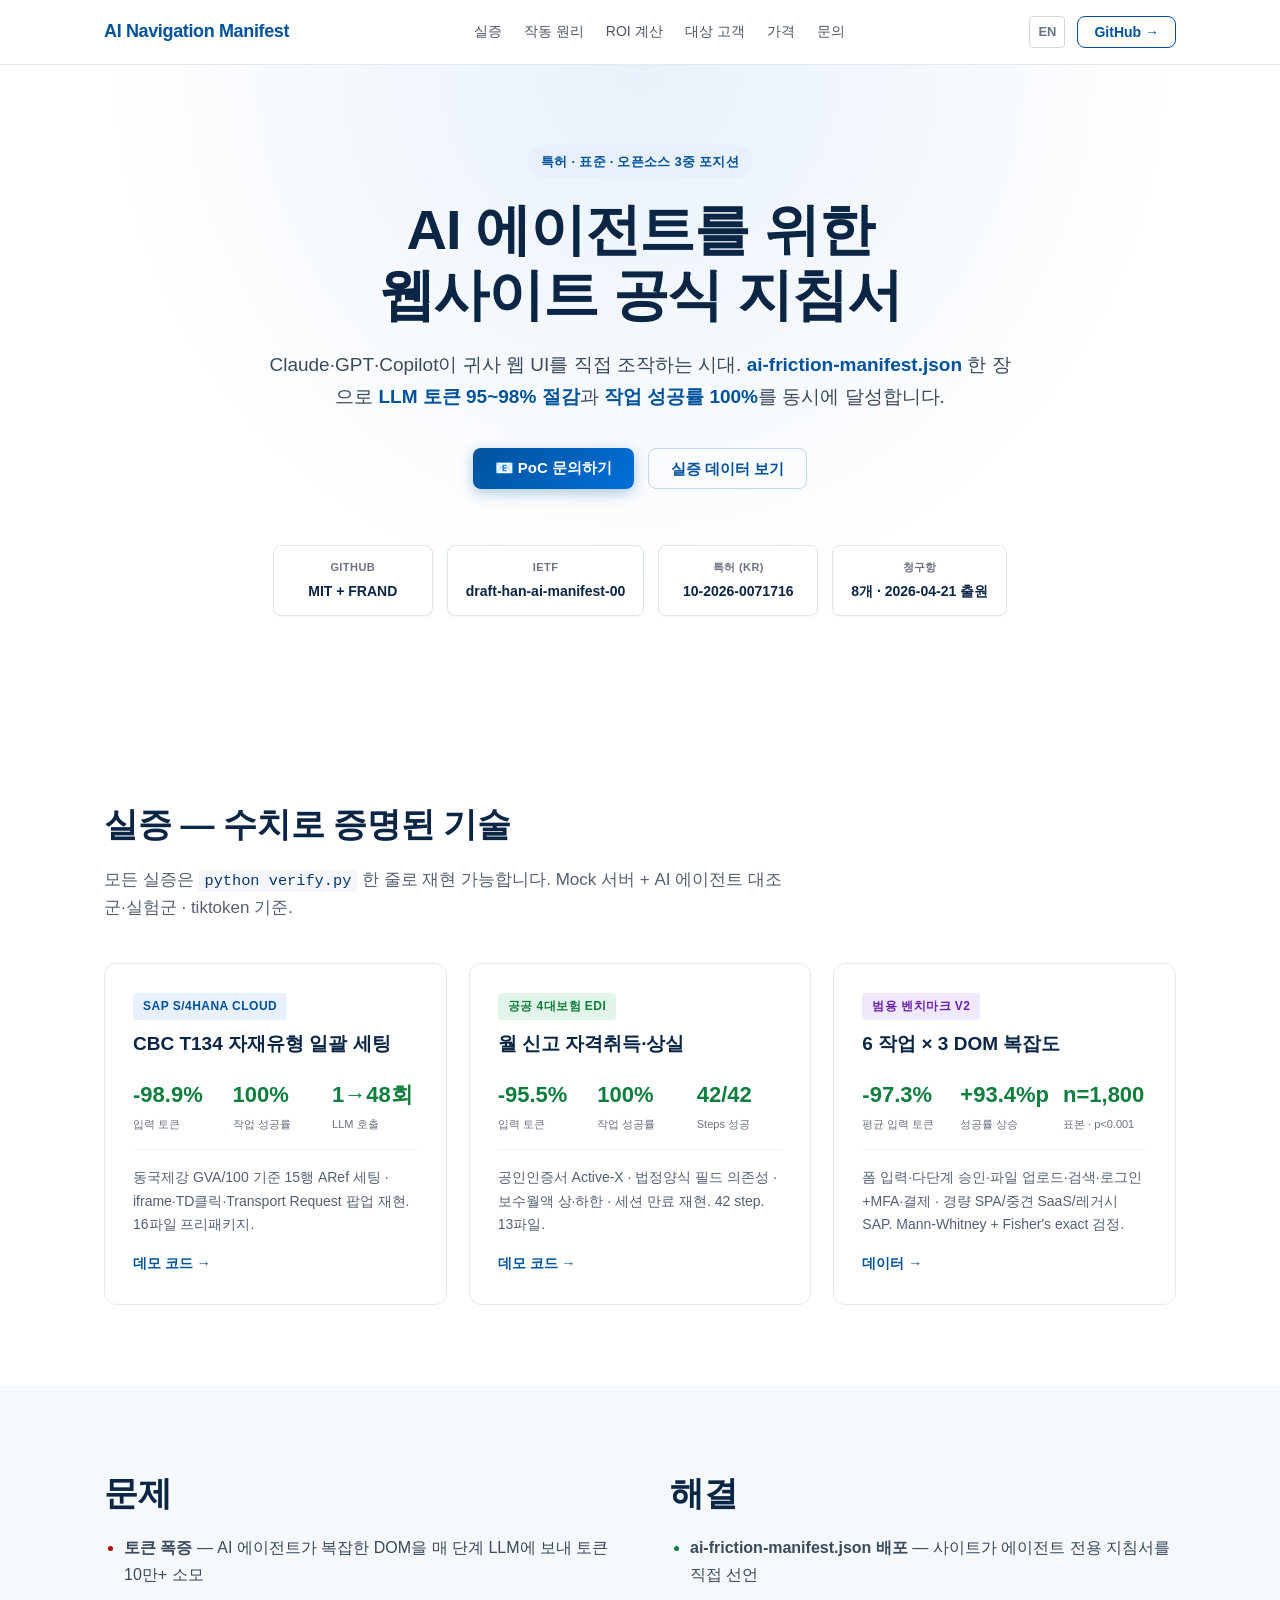
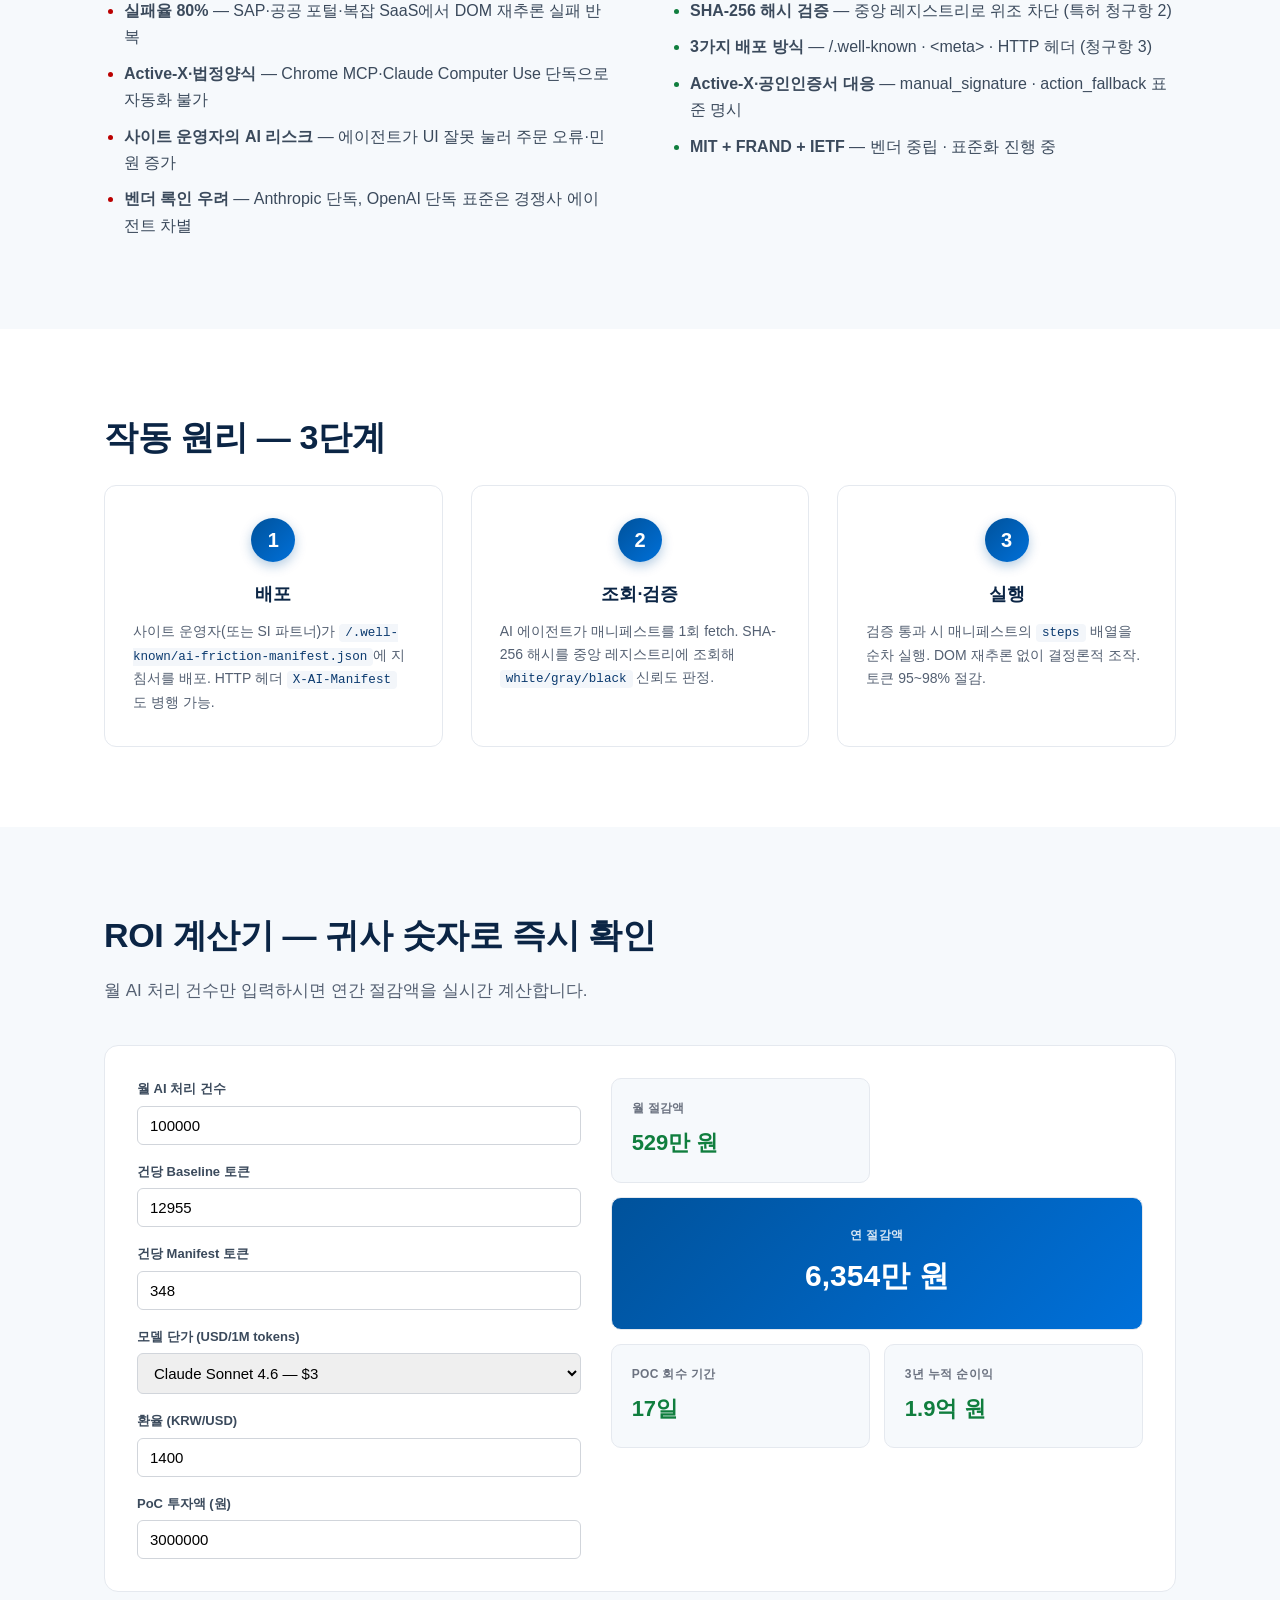
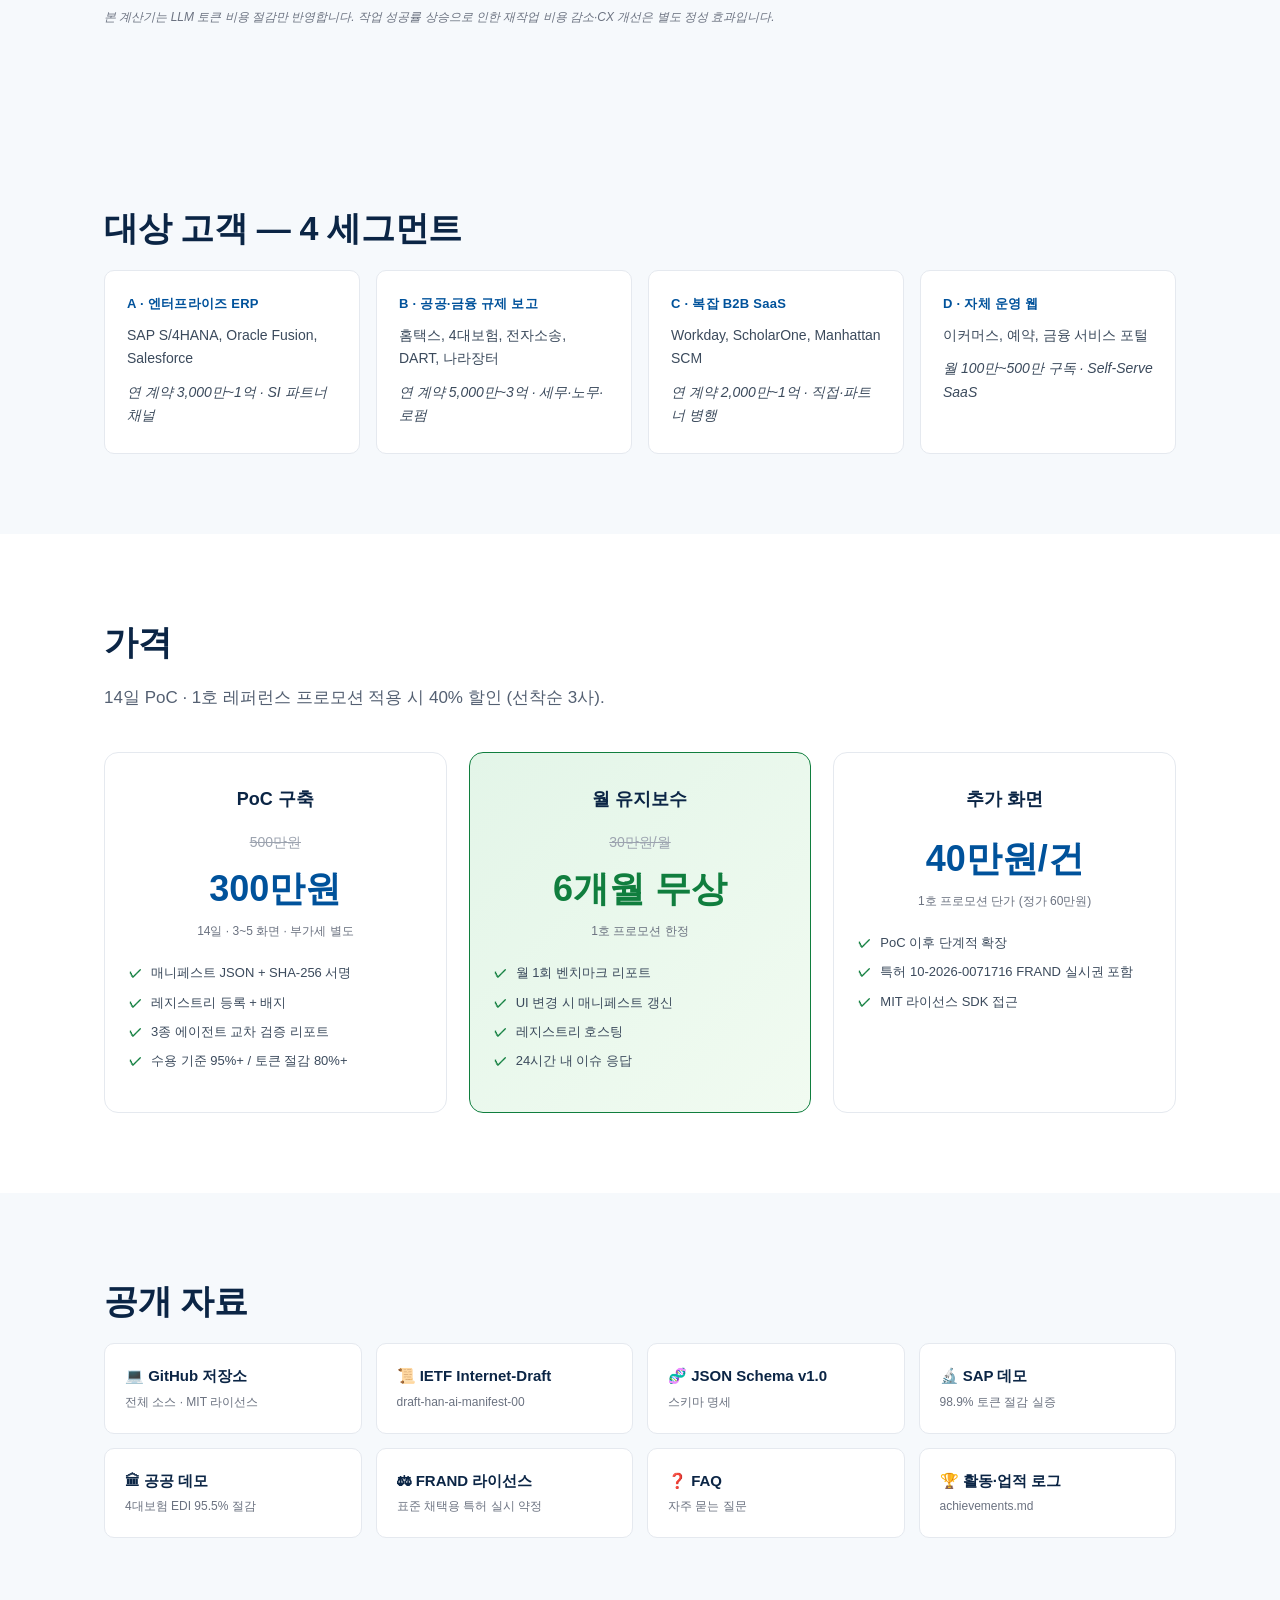
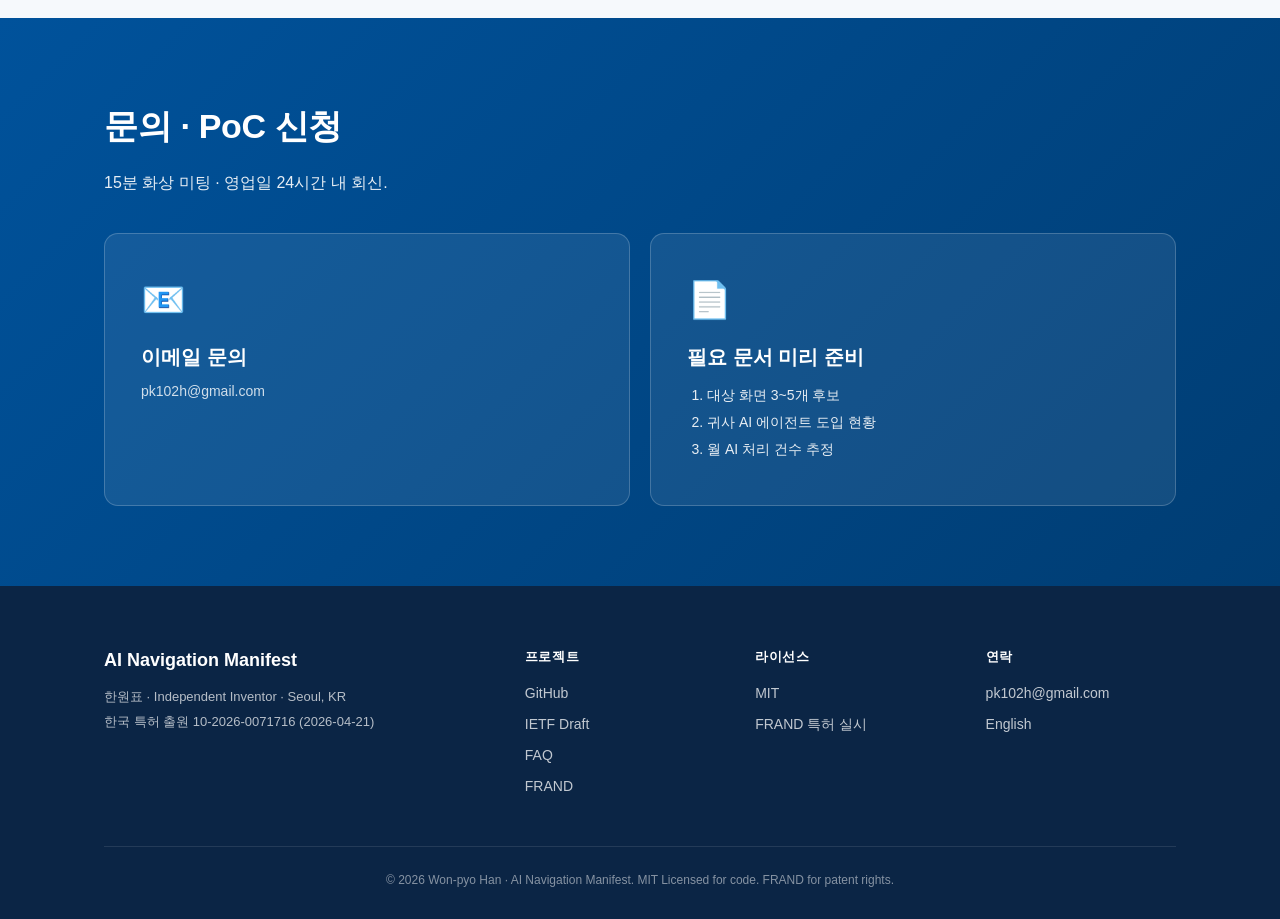
==== commit 9bbb315b: "docs: change the maintainer contact email to pk102h@gmail.com pk102h@gmail.com is now the main addre" ====
--- a/docs/index.html
+++ b/docs/index.html
@@ -332,10 +332,10 @@
     <h2>문의 · PoC 신청</h2>
     <p>15분 화상 미팅 · 영업일 24시간 내 회신.</p>
     <div class="contact-grid">
-      <a class="cta-big" href="mailto:pk102h@naver.com?subject=AI%20Navigation%20Manifest%20PoC%20%EB%AC%B8%EC%9D%98&body=%EC%95%88%EB%85%95%ED%95%98%EC%84%B8%EC%9A%94%2C%0A%0A%ED%9A%8C%EC%82%AC%EB%AA%85%3A%20%0A%EB%8B%B4%EB%8B%B9%EC%9E%90%3A%20%0A%EC%9E%90%EB%8F%99%ED%99%94%20%EA%B4%80%EC%8B%AC%20%ED%99%94%EB%A9%B4%3A%20%0A%0A">
+      <a class="cta-big" href="mailto:pk102h@gmail.com?subject=AI%20Navigation%20Manifest%20PoC%20%EB%AC%B8%EC%9D%98&body=%EC%95%88%EB%85%95%ED%95%98%EC%84%B8%EC%9A%94%2C%0A%0A%ED%9A%8C%EC%82%AC%EB%AA%85%3A%20%0A%EB%8B%B4%EB%8B%B9%EC%9E%90%3A%20%0A%EC%9E%90%EB%8F%99%ED%99%94%20%EA%B4%80%EC%8B%AC%20%ED%99%94%EB%A9%B4%3A%20%0A%0A">
         <div class="cta-emo">📧</div>
         <div class="cta-title">이메일 문의</div>
-        <div class="cta-sub">pk102h@naver.com</div>
+        <div class="cta-sub">pk102h@gmail.com</div>
       </a>
       <div class="cta-big cta-info">
         <div class="cta-emo">📄</div>
@@ -372,7 +372,7 @@
       </div>
       <div>
         <h4>연락</h4>
-        <a href="mailto:pk102h@naver.com">pk102h@naver.com</a>
+        <a href="mailto:pk102h@gmail.com">pk102h@gmail.com</a>
         <a href="en.html">English</a>
       </div>
     </div>
